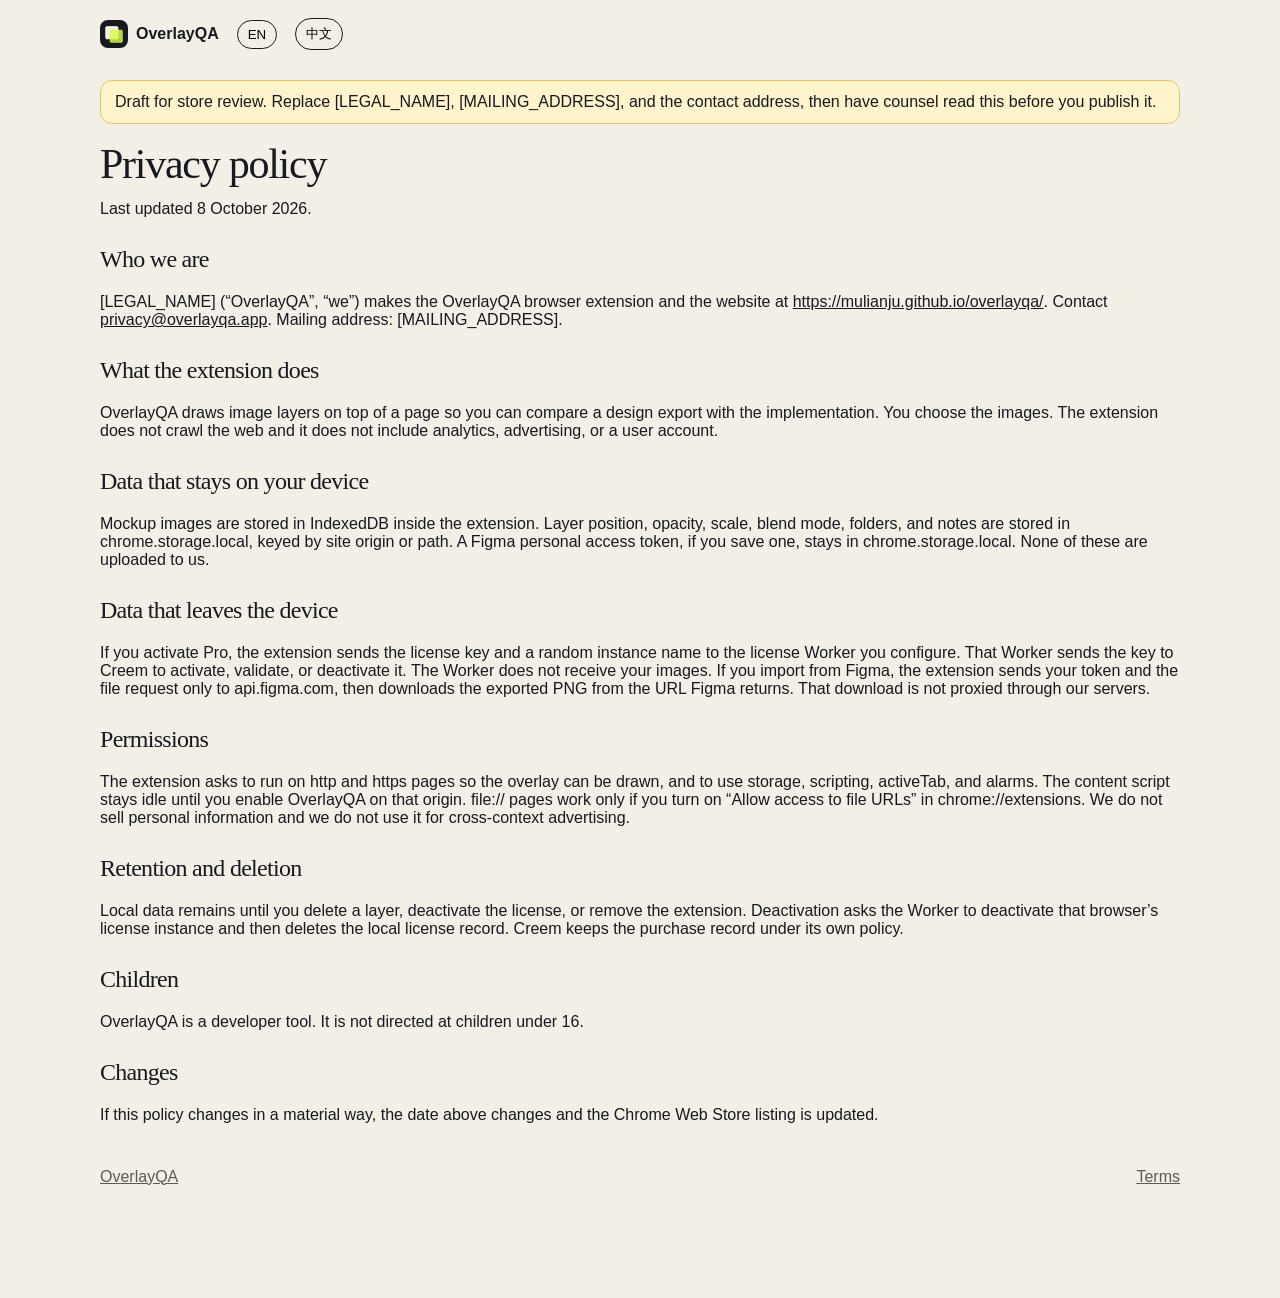
==== privacy.html @ 8bcdbe2a "Add the OverlayQA GitHub Pages landing site. Publish the static site from the repo root on push to m" ====
<!doctype html>
<html lang="en">
  <head>
    <meta charset="UTF-8" />
    <meta name="viewport" content="width=device-width, initial-scale=1" />
    <title>OverlayQA privacy</title>
    <meta name="description" content="Privacy policy for the OverlayQA extension and website." />
    <link rel="canonical" href="https://mulianju.github.io/overlayqa/privacy.html" />
    <meta property="og:type" content="article" />
    <meta property="og:site_name" content="OverlayQA" />
    <meta property="og:title" content="OverlayQA privacy" />
    <meta property="og:description" content="Privacy policy for the OverlayQA extension and website." />
    <meta property="og:url" content="https://mulianju.github.io/overlayqa/privacy.html" />
    <meta property="og:image" content="https://mulianju.github.io/overlayqa/icon-128.png" />
    <link rel="icon" href="./favicon.png" />
    <link rel="stylesheet" href="./site.css" />
  </head>
  <body>
    <div class="wrap legal">
      <header class="nav">
        <a class="word" href="./index.html"><img src="./favicon.png" alt="" /> OverlayQA</a>
        <button class="lang" type="button" data-lang="en">EN</button>
        <button class="lang" type="button" data-lang="zh">中文</button>
      </header>
      <p class="banner en">Draft for store review. Replace [LEGAL_NAME], [MAILING_ADDRESS], and the contact address, then have counsel read this before you publish it.</p>
      <p class="banner zh">这是上架用的草稿。发布前请替换 [LEGAL_NAME]、[MAILING_ADDRESS] 和联系邮箱，并请律师过目。</p>
      <h1><span class="en">Privacy policy</span><span class="zh">隐私政策</span></h1>
      <p class="muted"><span class="en">Last updated 8 October 2026.</span><span class="zh">最近更新：2026 年 10 月 8 日。</span></p>

      <div class="en">
        <h2>Who we are</h2>
        <p>[LEGAL_NAME] (“OverlayQA”, “we”) makes the OverlayQA browser extension and the website at <a href="https://mulianju.github.io/overlayqa/">https://mulianju.github.io/overlayqa/</a>. Contact <a data-email href="mailto:privacy@overlayqa.app">privacy@overlayqa.app</a>. Mailing address: [MAILING_ADDRESS].</p>
        <h2>What the extension does</h2>
        <p>OverlayQA draws image layers on top of a page so you can compare a design export with the implementation. You choose the images. The extension does not crawl the web and it does not include analytics, advertising, or a user account.</p>
        <h2>Data that stays on your device</h2>
        <p>Mockup images are stored in IndexedDB inside the extension. Layer position, opacity, scale, blend mode, folders, and notes are stored in chrome.storage.local, keyed by site origin or path. A Figma personal access token, if you save one, stays in chrome.storage.local. None of these are uploaded to us.</p>
        <h2>Data that leaves the device</h2>
        <p>If you activate Pro, the extension sends the license key and a random instance name to the license Worker you configure. That Worker sends the key to Creem to activate, validate, or deactivate it. The Worker does not receive your images. If you import from Figma, the extension sends your token and the file request only to api.figma.com, then downloads the exported PNG from the URL Figma returns. That download is not proxied through our servers.</p>
        <h2>Permissions</h2>
        <p>The extension asks to run on http and https pages so the overlay can be drawn, and to use storage, scripting, activeTab, and alarms. The content script stays idle until you enable OverlayQA on that origin. file:// pages work only if you turn on “Allow access to file URLs” in chrome://extensions. We do not sell personal information and we do not use it for cross-context advertising.</p>
        <h2>Retention and deletion</h2>
        <p>Local data remains until you delete a layer, deactivate the license, or remove the extension. Deactivation asks the Worker to deactivate that browser’s license instance and then deletes the local license record. Creem keeps the purchase record under its own policy.</p>
        <h2>Children</h2>
        <p>OverlayQA is a developer tool. It is not directed at children under 16.</p>
        <h2>Changes</h2>
        <p>If this policy changes in a material way, the date above changes and the Chrome Web Store listing is updated.</p>
      </div>
      <div class="zh">
        <h2>我们是谁</h2>
        <p>[LEGAL_NAME]（下称 OverlayQA 或“我们”）提供 OverlayQA 浏览器扩展和网站 <a href="https://mulianju.github.io/overlayqa/">https://mulianju.github.io/overlayqa/</a>。联系 <a data-email href="mailto:privacy@overlayqa.app">privacy@overlayqa.app</a>。通讯地址：[MAILING_ADDRESS]。</p>
        <h2>扩展做什么</h2>
        <p>OverlayQA 在网页上绘制图片图层，用来对比设计导出图和实现。图片由你自己选择。扩展不会爬取网页，也不包含分析、广告或用户账号。</p>
        <h2>留在设备上的数据</h2>
        <p>设计稿图片存在扩展自己的 IndexedDB 里。图层的位置、透明度、缩放、混合模式、文件夹和批注存在 chrome.storage.local，按站点来源或路径区分。如果你保存了 Figma 个人访问令牌，它也只在 chrome.storage.local 里。这些都不会上传给我们。</p>
        <h2>会离开设备的数据</h2>
        <p>激活 Pro 时，扩展会把许可密钥和一个随机实例名发给你配置的许可 Worker。Worker 再把密钥发给 Creem，用于激活、校验或停用。Worker 收不到你的图片。从 Figma 导入时，扩展只把令牌和文件请求发给 api.figma.com，然后从 Figma 返回的地址下载 PNG。这个下载不经过我们的服务器。</p>
        <h2>权限</h2>
        <p>扩展需要在 http 和 https 页面上运行，才能把叠层画出来，并使用 storage、scripting、activeTab 和 alarms。在你为该来源启用 OverlayQA 之前，内容脚本保持空闲。file:// 页面只有在 chrome://extensions 里打开“允许访问文件网址”之后才能使用。我们不出售个人信息，也不把它用于跨场景广告。</p>
        <h2>保存和删除</h2>
        <p>本地数据会保留到你删除图层、停用许可或卸载扩展。停用时会请 Worker 停用这台浏览器的许可实例，然后删除本地许可记录。Creem 按其自己的政策保留购买记录。</p>
        <h2>儿童</h2>
        <p>OverlayQA 是开发工具，不面向 16 岁以下儿童。</p>
        <h2>变更</h2>
        <p>如果本政策有实质性修改，上面的日期会更新，Chrome 网上应用店的商品信息也会一并更新。</p>
      </div>
      <footer>
        <a href="./index.html">OverlayQA</a>
        <a href="./terms.html"><span class="en">Terms</span><span class="zh">服务条款</span></a>
      </footer>
    </div>
    <script src="./config.js"></script>
    <script src="./site.js"></script>
  </body>
</html>
---- site.css ----
:root {
  --paper: #f3efe6;
  --ink: #17191f;
  --green: #1f4d3a;
  --lime: #d6ff4a;
  --muted: #5e5a53;
  --line: #e2d9cc;
  --card: #fffaf3;
}
* { box-sizing: border-box; }
html { scroll-behavior: smooth; }
body {
  margin: 0;
  background: var(--paper);
  color: var(--ink);
  font-family: "Segoe UI", "Avenir Next", sans-serif;
}
body.lang-en .zh, body.lang-zh .en { display: none; }
a { color: inherit; }
img { max-width: 100%; }
.wrap { width: min(1080px, calc(100% - 32px)); margin: 0 auto; }
header.nav {
  display: flex; align-items: center; gap: 18px;
  padding: 18px 0; position: sticky; top: 0; background: rgba(243, 239, 230, 0.92);
  backdrop-filter: blur(10px); z-index: 2;
}
.word { display: flex; align-items: center; gap: 8px; text-decoration: none; font-weight: 700; }
.word img { width: 28px; height: 28px; border-radius: 8px; }
nav.links { display: flex; gap: 16px; margin-left: auto; }
nav.links a { text-decoration: none; }
.lang { border: 1px solid var(--ink); background: transparent; border-radius: 999px; padding: 6px 10px; cursor: pointer; }
.hero { display: grid; grid-template-columns: 1.1fr 0.9fr; gap: 36px; align-items: center; padding: 28px 0 10px; }
h1, h2, h3 { font-family: Georgia, "Iowan Old Style", Palatino, serif; font-weight: 500; letter-spacing: -0.03em; }
h1 { font-size: clamp(40px, 6vw, 68px); line-height: 0.96; margin: 0 0 12px; }
.kicker { letter-spacing: 0.14em; text-transform: uppercase; font-size: 12px; color: var(--green); font-weight: 700; }
.lede { font-size: 18px; line-height: 1.5; color: var(--muted); max-width: 46ch; }
.cta-row { display: flex; gap: 10px; flex-wrap: wrap; margin-top: 18px; }
.btn { display: inline-block; text-decoration: none; border-radius: 999px; padding: 12px 16px; font-weight: 700; }
.btn.solid { background: var(--ink); color: var(--paper); }
.btn.lime { background: var(--lime); color: var(--ink); }
.stage {
  background: var(--card); border-radius: 22px; overflow: hidden;
  box-shadow: 0 18px 50px rgba(23, 25, 31, 0.12); border: 1px solid var(--line);
}
.stage-bar { display: flex; gap: 6px; padding: 10px 12px; background: #efeae2; }
.stage-bar i { width: 8px; height: 8px; border-radius: 50%; background: #c7bfb2; display: block; }
.mini { position: relative; height: 280px; background: #f7f3ec; }
.mini-page, .mini-design { position: absolute; inset: 0; padding: 22px; }
.mini-design { pointer-events: none; }
.mini h3 { margin: 28px 0 8px; font-size: 28px; }
.fake-btn { display: inline-block; border-radius: 999px; padding: 8px 12px; color: white; font-weight: 700; }
.mini-page .fake-btn { background: #c4552a; }
.mini-design .fake-btn { background: #1f4d3a; }
.controls { display: flex; gap: 12px; align-items: center; padding: 10px 12px 14px; font-size: 13px; }
.controls label { display: flex; gap: 8px; align-items: center; }
section { padding: 42px 0; }
.grid { display: grid; grid-template-columns: repeat(3, 1fr); gap: 14px; }
.card, .price-card, .faq details, table { background: var(--card); border: 1px solid var(--line); border-radius: 16px; }
.card { padding: 16px; }
.card h3 { margin: 0 0 6px; font-size: 22px; }
.card p, .faq p, td, th { color: var(--muted); }
table { width: 100%; border-collapse: collapse; overflow: hidden; }
th, td { text-align: left; padding: 12px 14px; border-bottom: 1px solid var(--line); }
th { color: var(--ink); }
.price-card { padding: 22px; max-width: 420px; }
.price-card strong { font-size: 48px; font-family: Georgia, serif; }
.faq details { padding: 12px 16px; margin-bottom: 8px; }
.banner {
  background: #fff4cc; border: 1px solid #e2c56a; border-radius: 12px; padding: 12px 14px; margin: 12px 0 20px;
}
.legal { padding-bottom: 64px; }
.legal h1 { font-size: 42px; }
.legal h2 { font-size: 24px; margin-top: 28px; }
footer { padding: 28px 0 48px; color: var(--muted); display: flex; justify-content: space-between; gap: 12px; flex-wrap: wrap; }
@media (max-width: 800px) {
  .hero, .grid { grid-template-columns: 1fr; }
  nav.links { display: none; }
}
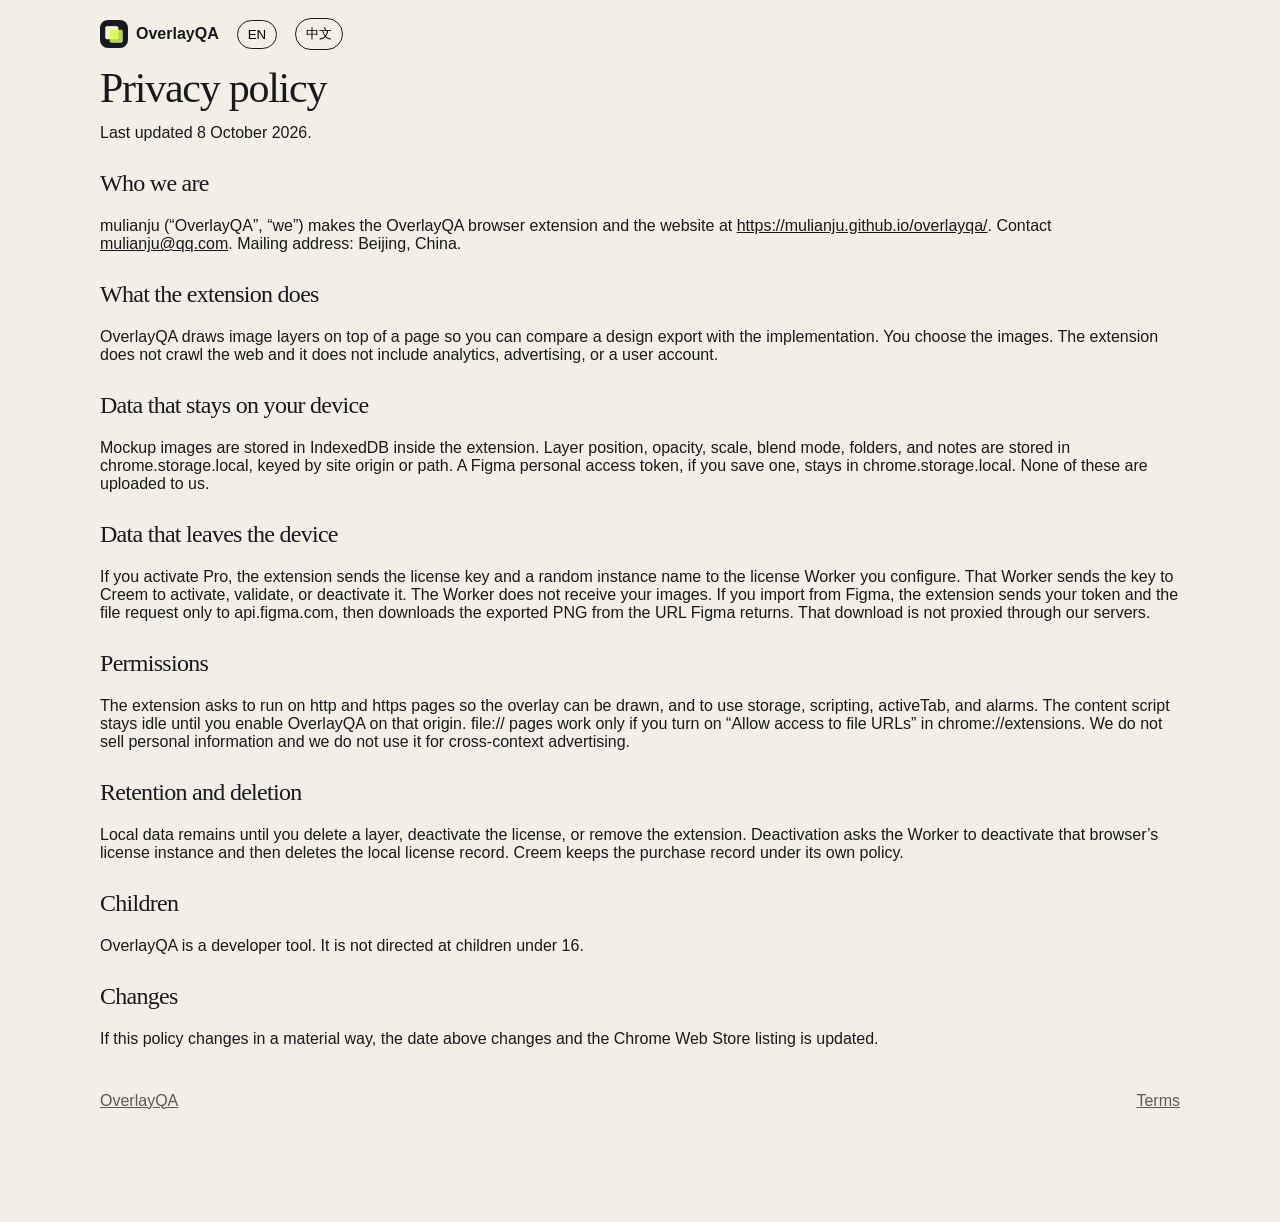
==== commit a1bacb33: "Fill in the legal name, address, governing law, and contact email. Replace the privacy and terms pla" ====
--- a/privacy.html
+++ b/privacy.html
@@ -22,14 +22,12 @@
         <button class="lang" type="button" data-lang="en">EN</button>
         <button class="lang" type="button" data-lang="zh">中文</button>
       </header>
-      <p class="banner en">Draft for store review. Replace [LEGAL_NAME], [MAILING_ADDRESS], and the contact address, then have counsel read this before you publish it.</p>
-      <p class="banner zh">这是上架用的草稿。发布前请替换 [LEGAL_NAME]、[MAILING_ADDRESS] 和联系邮箱，并请律师过目。</p>
       <h1><span class="en">Privacy policy</span><span class="zh">隐私政策</span></h1>
       <p class="muted"><span class="en">Last updated 8 October 2026.</span><span class="zh">最近更新：2026 年 10 月 8 日。</span></p>
 
       <div class="en">
         <h2>Who we are</h2>
-        <p>[LEGAL_NAME] (“OverlayQA”, “we”) makes the OverlayQA browser extension and the website at <a href="https://mulianju.github.io/overlayqa/">https://mulianju.github.io/overlayqa/</a>. Contact <a data-email href="mailto:privacy@overlayqa.app">privacy@overlayqa.app</a>. Mailing address: [MAILING_ADDRESS].</p>
+        <p>mulianju (“OverlayQA”, “we”) makes the OverlayQA browser extension and the website at <a href="https://mulianju.github.io/overlayqa/">https://mulianju.github.io/overlayqa/</a>. Contact <a data-email href="mailto:mulianju@qq.com">mulianju@qq.com</a>. Mailing address: Beijing, China.</p>
         <h2>What the extension does</h2>
         <p>OverlayQA draws image layers on top of a page so you can compare a design export with the implementation. You choose the images. The extension does not crawl the web and it does not include analytics, advertising, or a user account.</p>
         <h2>Data that stays on your device</h2>
@@ -47,7 +45,7 @@
       </div>
       <div class="zh">
         <h2>我们是谁</h2>
-        <p>[LEGAL_NAME]（下称 OverlayQA 或“我们”）提供 OverlayQA 浏览器扩展和网站 <a href="https://mulianju.github.io/overlayqa/">https://mulianju.github.io/overlayqa/</a>。联系 <a data-email href="mailto:privacy@overlayqa.app">privacy@overlayqa.app</a>。通讯地址：[MAILING_ADDRESS]。</p>
+        <p>mulianju（下称 OverlayQA 或“我们”）提供 OverlayQA 浏览器扩展和网站 <a href="https://mulianju.github.io/overlayqa/">https://mulianju.github.io/overlayqa/</a>。联系 <a data-email href="mailto:mulianju@qq.com">mulianju@qq.com</a>。通讯地址：中国北京市。</p>
         <h2>扩展做什么</h2>
         <p>OverlayQA 在网页上绘制图片图层，用来对比设计导出图和实现。图片由你自己选择。扩展不会爬取网页，也不包含分析、广告或用户账号。</p>
         <h2>留在设备上的数据</h2>
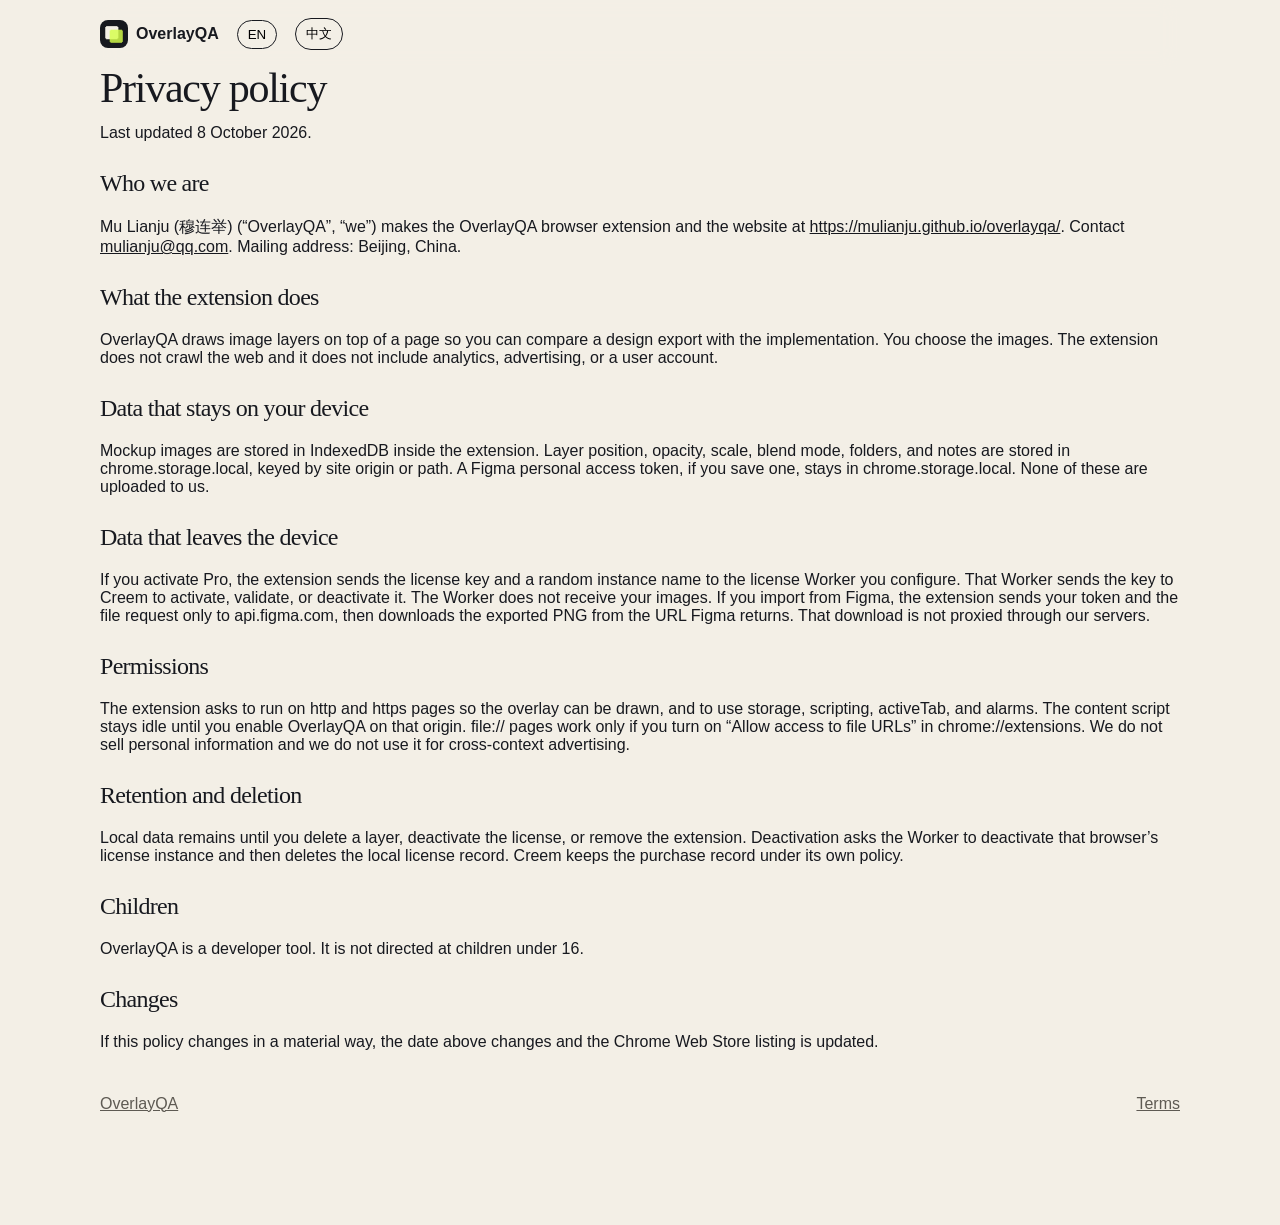
==== commit fc3b8217: "Use the owner's real name in the legal pages. English text now says Mu Lianju (穆连举), and Chinese tex" ====
--- a/privacy.html
+++ b/privacy.html
@@ -27,7 +27,7 @@
 
       <div class="en">
         <h2>Who we are</h2>
-        <p>mulianju (“OverlayQA”, “we”) makes the OverlayQA browser extension and the website at <a href="https://mulianju.github.io/overlayqa/">https://mulianju.github.io/overlayqa/</a>. Contact <a data-email href="mailto:mulianju@qq.com">mulianju@qq.com</a>. Mailing address: Beijing, China.</p>
+        <p>Mu Lianju (穆连举) (“OverlayQA”, “we”) makes the OverlayQA browser extension and the website at <a href="https://mulianju.github.io/overlayqa/">https://mulianju.github.io/overlayqa/</a>. Contact <a data-email href="mailto:mulianju@qq.com">mulianju@qq.com</a>. Mailing address: Beijing, China.</p>
         <h2>What the extension does</h2>
         <p>OverlayQA draws image layers on top of a page so you can compare a design export with the implementation. You choose the images. The extension does not crawl the web and it does not include analytics, advertising, or a user account.</p>
         <h2>Data that stays on your device</h2>
@@ -45,7 +45,7 @@
       </div>
       <div class="zh">
         <h2>我们是谁</h2>
-        <p>mulianju（下称 OverlayQA 或“我们”）提供 OverlayQA 浏览器扩展和网站 <a href="https://mulianju.github.io/overlayqa/">https://mulianju.github.io/overlayqa/</a>。联系 <a data-email href="mailto:mulianju@qq.com">mulianju@qq.com</a>。通讯地址：中国北京市。</p>
+        <p>穆连举（下称 OverlayQA 或“我们”）提供 OverlayQA 浏览器扩展和网站 <a href="https://mulianju.github.io/overlayqa/">https://mulianju.github.io/overlayqa/</a>。联系 <a data-email href="mailto:mulianju@qq.com">mulianju@qq.com</a>。通讯地址：中国北京市。</p>
         <h2>扩展做什么</h2>
         <p>OverlayQA 在网页上绘制图片图层，用来对比设计导出图和实现。图片由你自己选择。扩展不会爬取网页，也不包含分析、广告或用户账号。</p>
         <h2>留在设备上的数据</h2>
